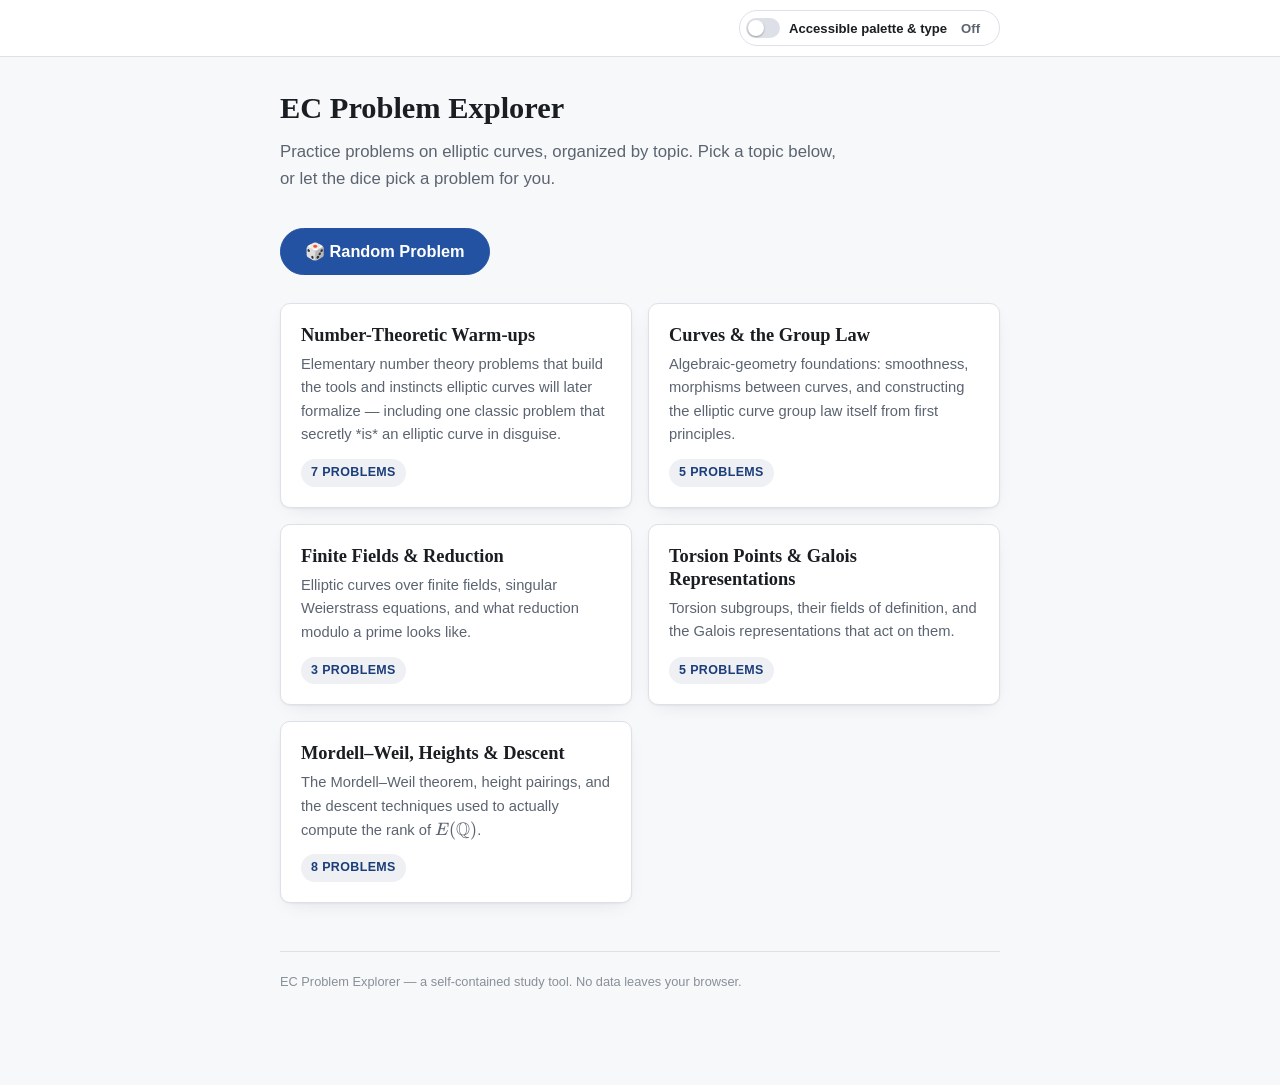
==== apps/ec-problem-explorer/index.html @ 18e37b72 "Add EC Problem Explorer app Browse the course's homework problems by topic, with hints gated behind " ====
<!DOCTYPE html>
<html lang="en">
<head>
<meta charset="UTF-8">
<meta name="viewport" content="width=device-width, initial-scale=1">
<title>EC Problem Explorer</title>
<meta name="description" content="Browse elliptic curve practice problems by topic, with hints and solutions gated behind a 'have you tried it yet' warning.">
<link rel="stylesheet" href="assets/vendor/katex/katex.min.css">
<link rel="stylesheet" href="assets/css/styles.css">
<script>
// Applies a saved accessible-mode preference before first paint, so
// reloading with it already on doesn't flash the normal palette first.
(function () {
  try {
    if (localStorage.getItem("ec_a11y") === "on") {
      document.documentElement.setAttribute("data-a11y", "on");
    }
  } catch (e) { /* localStorage unavailable (privacy mode, some file:// setups) */ }
})();
</script>
</head>
<body>
<noscript>This app needs JavaScript enabled to display anything — it has no server side to fall back to.</noscript>

<a class="skip-link" href="#app-root">Skip to content</a>

<div class="topbar">
  <div class="topbar-inner">
    <button id="a11y-toggle" class="a11y-toggle" type="button" aria-pressed="false" aria-label="Accessible palette and type">
      <span class="a11y-toggle-track" aria-hidden="true"><span class="a11y-toggle-thumb"></span></span>
      <span class="a11y-toggle-text" aria-hidden="true">Accessible palette &amp; type</span>
      <span class="a11y-toggle-state" aria-hidden="true">Off</span>
    </button>
  </div>
</div>

<main id="app-root" tabindex="-1" aria-live="polite">
  <!-- Filled in by assets/js/views.js via the router in assets/js/app.js -->
</main>

<!-- Vendored, no CDN: works offline and won't break if a CDN goes down. -->
<script src="assets/vendor/katex/katex.min.js"></script>
<script src="assets/vendor/katex/auto-render.min.js"></script>

<!-- Plain classic scripts (no type="module") so this also runs opened
     directly from disk via file://, where module/fetch requests are
     blocked by the browser's CORS rules. Order matters. -->
<script src="assets/js/data.js"></script>
<script src="assets/js/router.js"></script>
<script src="assets/js/reveal.js"></script>
<script src="assets/js/views.js"></script>
<script src="assets/js/app.js"></script>
<script src="assets/js/a11y.js"></script>
</body>
</html>
---- apps/ec-problem-explorer/assets/css/styles.css ----
/* EC Problem Explorer — styles.
   System fonts only (no webfont/CDN dependency, consistent with the
   vendored-KaTeX, zero-CDN philosophy of the rest of the app) — except
   Atkinson Hyperlegible below, which is also vendored locally and used
   only when accessible mode is switched on. */

/* ---- Atkinson Hyperlegible (vendored; accessible-mode only) ----
   Same two-subset-per-style structure Google Fonts itself serves this
   family in; unicode-range lets the browser fetch only what it needs. */
@font-face {
  font-family: "Atkinson Hyperlegible";
  font-style: normal;
  font-weight: 400;
  font-display: swap;
  src: url("../vendor/atkinson-hyperlegible/AtkinsonHyperlegible-Regular-latinext.woff2") format("woff2");
  unicode-range: U+0100-02BA, U+02BD-02C5, U+02C7-02CC, U+02CE-02D7, U+02DD-02FF, U+0304, U+0308, U+0329, U+1D00-1DBF, U+1E00-1E9F, U+1EF2-1EFF, U+2020, U+20A0-20AB, U+20AD-20C0, U+2113, U+2C60-2C7F, U+A720-A7FF;
}
@font-face {
  font-family: "Atkinson Hyperlegible";
  font-style: normal;
  font-weight: 400;
  font-display: swap;
  src: url("../vendor/atkinson-hyperlegible/AtkinsonHyperlegible-Regular-latin.woff2") format("woff2");
  unicode-range: U+0000-00FF, U+0131, U+0152-0153, U+02BB-02BC, U+02C6, U+02DA, U+02DC, U+0304, U+0308, U+0329, U+2000-206F, U+20AC, U+2122, U+2191, U+2193, U+2212, U+2215, U+FEFF, U+FFFD;
}
@font-face {
  font-family: "Atkinson Hyperlegible";
  font-style: italic;
  font-weight: 400;
  font-display: swap;
  src: url("../vendor/atkinson-hyperlegible/AtkinsonHyperlegible-Italic-latinext.woff2") format("woff2");
  unicode-range: U+0100-02BA, U+02BD-02C5, U+02C7-02CC, U+02CE-02D7, U+02DD-02FF, U+0304, U+0308, U+0329, U+1D00-1DBF, U+1E00-1E9F, U+1EF2-1EFF, U+2020, U+20A0-20AB, U+20AD-20C0, U+2113, U+2C60-2C7F, U+A720-A7FF;
}
@font-face {
  font-family: "Atkinson Hyperlegible";
  font-style: italic;
  font-weight: 400;
  font-display: swap;
  src: url("../vendor/atkinson-hyperlegible/AtkinsonHyperlegible-Italic-latin.woff2") format("woff2");
  unicode-range: U+0000-00FF, U+0131, U+0152-0153, U+02BB-02BC, U+02C6, U+02DA, U+02DC, U+0304, U+0308, U+0329, U+2000-206F, U+20AC, U+2122, U+2191, U+2193, U+2212, U+2215, U+FEFF, U+FFFD;
}
@font-face {
  font-family: "Atkinson Hyperlegible";
  font-style: normal;
  font-weight: 700;
  font-display: swap;
  src: url("../vendor/atkinson-hyperlegible/AtkinsonHyperlegible-Bold-latinext.woff2") format("woff2");
  unicode-range: U+0100-02BA, U+02BD-02C5, U+02C7-02CC, U+02CE-02D7, U+02DD-02FF, U+0304, U+0308, U+0329, U+1D00-1DBF, U+1E00-1E9F, U+1EF2-1EFF, U+2020, U+20A0-20AB, U+20AD-20C0, U+2113, U+2C60-2C7F, U+A720-A7FF;
}
@font-face {
  font-family: "Atkinson Hyperlegible";
  font-style: normal;
  font-weight: 700;
  font-display: swap;
  src: url("../vendor/atkinson-hyperlegible/AtkinsonHyperlegible-Bold-latin.woff2") format("woff2");
  unicode-range: U+0000-00FF, U+0131, U+0152-0153, U+02BB-02BC, U+02C6, U+02DA, U+02DC, U+0304, U+0308, U+0329, U+2000-206F, U+20AC, U+2122, U+2191, U+2193, U+2212, U+2215, U+FEFF, U+FFFD;
}
@font-face {
  font-family: "Atkinson Hyperlegible";
  font-style: italic;
  font-weight: 700;
  font-display: swap;
  src: url("../vendor/atkinson-hyperlegible/AtkinsonHyperlegible-BoldItalic-latinext.woff2") format("woff2");
  unicode-range: U+0100-02BA, U+02BD-02C5, U+02C7-02CC, U+02CE-02D7, U+02DD-02FF, U+0304, U+0308, U+0329, U+1D00-1DBF, U+1E00-1E9F, U+1EF2-1EFF, U+2020, U+20A0-20AB, U+20AD-20C0, U+2113, U+2C60-2C7F, U+A720-A7FF;
}
@font-face {
  font-family: "Atkinson Hyperlegible";
  font-style: italic;
  font-weight: 700;
  font-display: swap;
  src: url("../vendor/atkinson-hyperlegible/AtkinsonHyperlegible-BoldItalic-latin.woff2") format("woff2");
  unicode-range: U+0000-00FF, U+0131, U+0152-0153, U+02BB-02BC, U+02C6, U+02DA, U+02DC, U+0304, U+0308, U+0329, U+2000-206F, U+20AC, U+2122, U+2191, U+2193, U+2212, U+2215, U+FEFF, U+FFFD;
}

:root {
  --bg: #f7f8fa;
  --surface: #ffffff;
  --surface-2: #eef0f4;
  --ink: #1a1d22;
  --ink-muted: #5b6470;
  --ink-faint: #889098;
  --line: #dde1e7;
  --accent: #2452a3;
  --accent-ink: #1b3d7a;
  --accent-contrast: #ffffff;
  --tone-hint: #0f766e;
  --tone-hint-bg: #e8f4f2;
  --tone-solution: #9a3412;
  --tone-solution-bg: #fbeee6;
  --shadow: 0 1px 2px rgba(20, 30, 50, 0.05), 0 6px 20px -10px rgba(20, 30, 50, 0.15);
  --radius: 10px;
  --font-body: -apple-system, "Segoe UI", Roboto, Helvetica, Arial, sans-serif;
  --font-heading: Georgia, "Times New Roman", Cambria, serif;
  --body-line-height: 1.6;
}

@media (prefers-color-scheme: dark) {
  :root:not([data-a11y="on"]) {
    --bg: #14171c;
    --surface: #1b1f26;
    --surface-2: #232833;
    --ink: #e8eaed;
    --ink-muted: #9aa3ad;
    --ink-faint: #6b7480;
    --line: #2c323d;
    --accent: #7aa2e3;
    --accent-ink: #a9c3ee;
    --accent-contrast: #0e1116;
    --tone-hint: #4fbfa8;
    --tone-hint-bg: #172a27;
    --tone-solution: #e0965a;
    --tone-solution-bg: #2c2016;
    --shadow: 0 1px 2px rgba(0, 0, 0, 0.3), 0 6px 20px -10px rgba(0, 0, 0, 0.5);
  }
}

/* ---- Accessible mode: color-vision-safe palette (Okabe–Ito) + Atkinson
   Hyperlegible type. The three semantic hues (accent/hint/solution) are
   drawn from Okabe–Ito specifically because that palette is documented to
   stay mutually distinguishable under protanopia, deuteranopia, and
   tritanopia — not just "probably fine" colors. Text contrast is pushed
   toward AAA (near-black-on-white / near-white-on-black) as a second,
   independent accessibility axis alongside hue-safety. */
:root[data-a11y="on"] {
  --bg: #ffffff;
  --surface: #ffffff;
  --surface-2: #ececec;
  --ink: #000000;
  --ink-muted: #3a3a3a;
  --ink-faint: #595959;
  --line: #767676;
  --accent: #0072b2;
  --accent-ink: #00507c;
  --accent-contrast: #ffffff;
  --tone-hint: #007a58;
  --tone-hint-bg: #e1f4ee;
  --tone-solution: #ad4c00;
  --tone-solution-bg: #fbe9dc;
  --shadow: 0 1px 2px rgba(0, 0, 0, 0.15), 0 6px 20px -10px rgba(0, 0, 0, 0.3);
  --font-body: "Atkinson Hyperlegible", -apple-system, "Segoe UI", Roboto, Helvetica, Arial, sans-serif;
  --font-heading: "Atkinson Hyperlegible", -apple-system, "Segoe UI", Roboto, Helvetica, Arial, sans-serif;
  --body-line-height: 1.7;
}

@media (prefers-color-scheme: dark) {
  :root[data-a11y="on"] {
    --bg: #000000;
    --surface: #0a0a0a;
    --surface-2: #1c1c1c;
    --ink: #ffffff;
    --ink-muted: #d9d9d9;
    --ink-faint: #b3b3b3;
    --line: #8f8f8f;
    --accent: #56b4e9;
    --accent-ink: #8ad0f5;
    --accent-contrast: #00131c;
    --tone-hint: #4ddba8;
    --tone-hint-bg: #072019;
    --tone-solution: #ff9d4d;
    --tone-solution-bg: #291505;
    --shadow: 0 1px 2px rgba(0, 0, 0, 0.4), 0 6px 20px -10px rgba(0, 0, 0, 0.6);
  }
}

* { box-sizing: border-box; }

html { -webkit-text-size-adjust: 100%; }

body {
  margin: 0;
  background: var(--bg);
  color: var(--ink);
  font-family: var(--font-body);
  font-size: 16px;
  line-height: var(--body-line-height);
}

h1, h2, h3 {
  font-family: var(--font-heading);
  font-weight: 700;
  line-height: 1.25;
  margin: 0 0 0.4em;
}
h1 { font-size: 1.9rem; }
h2 { font-size: 1.4rem; }

p { margin: 0 0 1em; }

a { color: var(--accent-ink); text-decoration-color: var(--line); text-underline-offset: 3px; }
a:hover { text-decoration-color: currentColor; }

:focus-visible {
  outline: 2px solid var(--accent);
  outline-offset: 2px;
  border-radius: 3px;
}

.skip-link {
  position: absolute;
  left: -999px;
  top: 0;
  background: var(--accent);
  color: var(--accent-contrast);
  padding: 10px 16px;
  z-index: 10;
  border-radius: 0 0 6px 0;
}
.skip-link:focus { left: 0; }

#app-root {
  max-width: 760px;
  margin: 0 auto;
  padding: 32px 20px 80px;
}
#app-root:focus { outline: none; }

/* ---------------------------------------------------------------- header */
.view-header { margin-bottom: 28px; }
.view-lede { color: var(--ink-muted); font-size: 1.05rem; max-width: 60ch; }

.breadcrumb {
  display: flex;
  flex-wrap: wrap;
  gap: 8px;
  align-items: center;
  font-size: 0.85rem;
  color: var(--ink-faint);
  margin-bottom: 20px;
}
.breadcrumb-link { color: var(--ink-muted); }
.breadcrumb-current { color: var(--ink); font-weight: 600; }
.breadcrumb-sep { color: var(--ink-faint); }

/* ----------------------------------------------------------------- btns */
.btn {
  display: inline-flex;
  align-items: center;
  gap: 8px;
  padding: 11px 20px;
  border-radius: 999px;
  border: 1px solid var(--line);
  background: var(--surface);
  color: var(--ink);
  font-size: 0.95rem;
  font-weight: 600;
  cursor: pointer;
  text-decoration: none;
  min-height: 44px;
}
.btn:hover { border-color: var(--accent); color: var(--accent-ink); }

.btn-random {
  background: var(--accent);
  color: var(--accent-contrast);
  border-color: var(--accent);
}
.btn-random:hover { opacity: 0.92; color: var(--accent-contrast); }
.btn-random-hero { margin-top: 18px; font-size: 1.02rem; padding: 13px 24px; }

.btn-secondary { background: var(--surface); }

/* ------------------------------------------------------------- topic grid */
.topic-grid {
  display: grid;
  grid-template-columns: repeat(auto-fill, minmax(260px, 1fr));
  gap: 16px;
}
.topic-card {
  display: flex;
  flex-direction: column;
  gap: 6px;
  padding: 20px;
  border-radius: var(--radius);
  border: 1px solid var(--line);
  background: var(--surface);
  box-shadow: var(--shadow);
  text-decoration: none;
  color: var(--ink);
}
.topic-card:hover { border-color: var(--accent); }
.topic-card-title { font-size: 1.15rem; margin: 0; }
.topic-card-desc { color: var(--ink-muted); font-size: 0.92rem; margin: 0; flex: 1; }
.topic-card-count {
  align-self: flex-start;
  margin-top: 6px;
  font-size: 0.78rem;
  font-weight: 600;
  letter-spacing: 0.03em;
  text-transform: uppercase;
  color: var(--accent-ink);
  background: var(--surface-2);
  padding: 4px 10px;
  border-radius: 999px;
}

/* ---------------------------------------------------------------- problem list */
.problem-list { list-style: none; margin: 0; padding: 0; display: grid; gap: 10px; }
.problem-list-link {
  display: flex;
  align-items: center;
  gap: 14px;
  padding: 14px 16px;
  border-radius: var(--radius);
  border: 1px solid var(--line);
  background: var(--surface);
  text-decoration: none;
  color: var(--ink);
}
.problem-list-link:hover { border-color: var(--accent); }
.problem-list-index {
  font-family: Georgia, serif;
  font-weight: 700;
  color: var(--ink-faint);
  min-width: 1.4em;
}
.problem-list-title { font-weight: 600; }

/* ------------------------------------------------------------- statement */
.problem-statement {
  background: var(--surface);
  border: 1px solid var(--line);
  border-radius: var(--radius);
  box-shadow: var(--shadow);
  padding: 24px;
  margin-bottom: 18px;
  font-size: 1.05rem;
  line-height: 1.75;
  /* Preserves the blank-line breaks authored in data.js between lettered
     parts (a), (b), ... without collapsing them to a single space. */
  white-space: pre-line;
}

.attribution {
  border-left: 3px solid var(--line);
  padding: 4px 0 4px 16px;
  margin-bottom: 30px;
  color: var(--ink-muted);
  font-size: 0.88rem;
}
.attribution-line { margin: 0 0 4px; }

/* ------------------------------------------------------------ reveal gate */
.reveal-section { display: grid; gap: 12px; margin-bottom: 32px; }

.reveal-trigger {
  width: 100%;
  text-align: left;
  padding: 13px 18px;
  border-radius: var(--radius);
  border: 1px solid var(--line);
  background: var(--surface);
  color: var(--ink);
  font-size: 0.98rem;
  font-weight: 600;
  cursor: pointer;
  min-height: 44px;
}
.reveal-hint .reveal-trigger:hover { border-color: var(--tone-hint); color: var(--tone-hint); }
.reveal-solution .reveal-trigger:hover { border-color: var(--tone-solution); color: var(--tone-solution); }

.reveal-panel { margin-top: 8px; }

.reveal-warning {
  padding: 14px 16px;
  border-radius: var(--radius);
  font-size: 0.92rem;
  margin: 0 0 12px;
}
.reveal-hint .reveal-warning { background: var(--tone-hint-bg); color: var(--tone-hint); }
.reveal-solution .reveal-warning { background: var(--tone-solution-bg); color: var(--tone-solution); }

.reveal-actions { display: flex; gap: 10px; flex-wrap: wrap; }
.reveal-confirm, .reveal-cancel {
  padding: 10px 18px;
  border-radius: 999px;
  font-size: 0.9rem;
  font-weight: 600;
  cursor: pointer;
  min-height: 44px;
  border: 1px solid var(--line);
  background: var(--surface);
  color: var(--ink);
}
.reveal-hint .reveal-confirm { background: var(--tone-hint); border-color: var(--tone-hint); color: #fff; }
.reveal-solution .reveal-confirm { background: var(--tone-solution); border-color: var(--tone-solution); color: #fff; }

.reveal-content {
  padding: 16px 18px;
  border-radius: var(--radius);
  border: 1px dashed var(--line);
  background: var(--surface-2);
  line-height: 1.7;
  white-space: pre-line;
}
.reveal-content:focus { outline: none; }
.solution-unwritten { color: var(--ink-muted); font-style: italic; margin: 0; }

.problem-footer-nav {
  display: flex;
  justify-content: space-between;
  align-items: center;
  flex-wrap: wrap;
  gap: 12px;
  margin-bottom: 24px;
}

.colophon {
  margin-top: 48px;
  padding-top: 20px;
  border-top: 1px solid var(--line);
  color: var(--ink-faint);
  font-size: 0.8rem;
}

/* KaTeX inherits surrounding color rather than forcing black, so it reads
   correctly in dark mode too. */
.katex { color: inherit; }

/* ------------------------------------------------------------- a11y bar */
.topbar {
  border-bottom: 1px solid var(--line);
  background: var(--surface);
}
.topbar-inner {
  max-width: 760px;
  margin: 0 auto;
  padding: 10px 20px;
  display: flex;
  justify-content: flex-end;
}

.a11y-toggle {
  display: inline-flex;
  align-items: center;
  gap: 9px;
  border: 1px solid var(--line);
  background: var(--surface);
  color: var(--ink);
  border-radius: 999px;
  padding: 6px 14px 6px 6px;
  cursor: pointer;
  font-family: var(--font-body);
  font-size: 0.82rem;
  font-weight: 600;
  min-height: 36px;
}
.a11y-toggle:hover { border-color: var(--accent); }

.a11y-toggle-track {
  position: relative;
  width: 34px;
  height: 20px;
  border-radius: 999px;
  background: var(--line);
  flex-shrink: 0;
  transition: background-color 0.15s ease;
}
.a11y-toggle-thumb {
  position: absolute;
  top: 2px;
  left: 2px;
  width: 16px;
  height: 16px;
  border-radius: 50%;
  background: var(--surface);
  box-shadow: 0 1px 2px rgba(0, 0, 0, 0.3);
  transition: transform 0.15s ease;
}
.a11y-toggle[aria-pressed="true"] .a11y-toggle-track { background: var(--accent); }
.a11y-toggle[aria-pressed="true"] .a11y-toggle-thumb { transform: translateX(14px); }

.a11y-toggle-state {
  font-variant-numeric: tabular-nums;
  color: var(--ink-muted);
  min-width: 2.2em;
}
.a11y-toggle[aria-pressed="true"] .a11y-toggle-state { color: var(--accent-ink); }

/* --------------------------------------------------------------- mobile */
@media (max-width: 560px) {
  #app-root { padding: 20px 14px 60px; }
  h1 { font-size: 1.5rem; }
  .problem-statement { padding: 18px; font-size: 1rem; }
  .problem-footer-nav { flex-direction: column; align-items: stretch; }
  .problem-footer-nav .btn { justify-content: center; }
  .reveal-actions { flex-direction: column; }
  .reveal-confirm, .reveal-cancel { width: 100%; justify-content: center; }
  .topbar-inner { justify-content: center; padding: 8px 14px; }
  .a11y-toggle-text { display: none; }
}

/* ---------------------------------------------------------------- print */
@media print {
  .topbar, .breadcrumb, .btn-random, .problem-footer-nav, .skip-link { display: none; }
  .reveal-trigger { display: none; }
  .reveal-panel:not(:has(.reveal-content)) { display: none; }
  body { background: #fff; color: #000; }
  .problem-statement, .attribution { box-shadow: none; border-color: #ccc; }
}
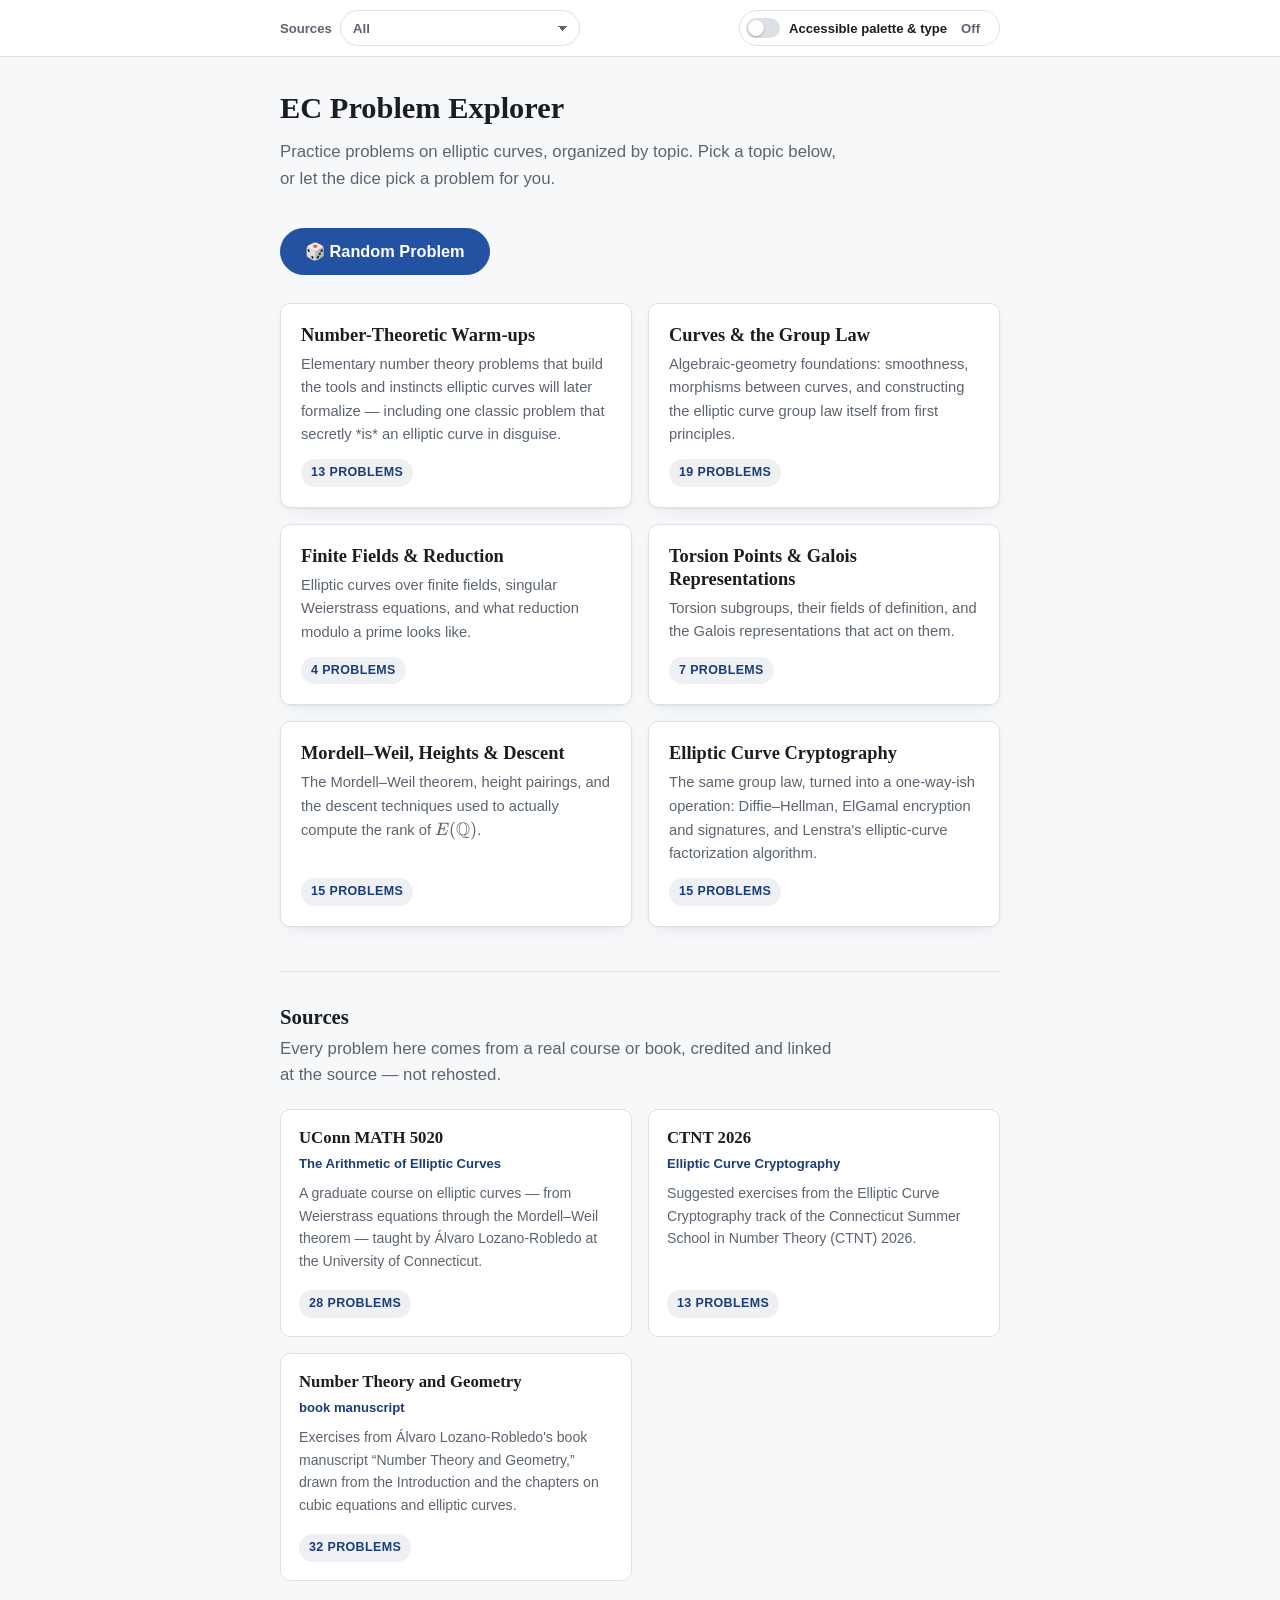
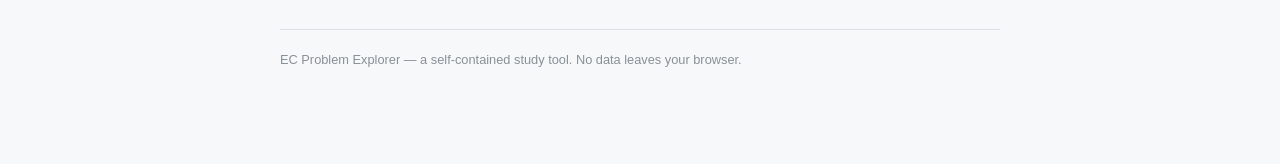
==== commit c423a0ca: "Add CTNT 2026 and book-manuscript problems; add Sources filter - Add 13 problems from the CTNT 2026 " ====
--- a/apps/ec-problem-explorer/index.html
+++ b/apps/ec-problem-explorer/index.html
@@ -26,6 +26,10 @@
 
 <div class="topbar">
   <div class="topbar-inner">
+    <div class="source-filter">
+      <label for="source-filter-select" class="source-filter-label">Sources</label>
+      <select id="source-filter-select" class="source-filter-select" aria-label="Filter problems by source"></select>
+    </div>
     <button id="a11y-toggle" class="a11y-toggle" type="button" aria-pressed="false" aria-label="Accessible palette and type">
       <span class="a11y-toggle-track" aria-hidden="true"><span class="a11y-toggle-thumb"></span></span>
       <span class="a11y-toggle-text" aria-hidden="true">Accessible palette &amp; type</span>
@@ -48,6 +52,7 @@
 <script src="assets/js/data.js"></script>
 <script src="assets/js/router.js"></script>
 <script src="assets/js/reveal.js"></script>
+<script src="assets/js/sourceFilter.js"></script>
 <script src="assets/js/views.js"></script>
 <script src="assets/js/app.js"></script>
 <script src="assets/js/a11y.js"></script>
--- a/apps/ec-problem-explorer/assets/css/styles.css
+++ b/apps/ec-problem-explorer/assets/css/styles.css
@@ -217,6 +217,17 @@
 /* ---------------------------------------------------------------- header */
 .view-header { margin-bottom: 28px; }
 .view-lede { color: var(--ink-muted); font-size: 1.05rem; max-width: 60ch; }
+.filter-banner {
+  display: inline-block;
+  margin: 6px 0 0;
+  padding: 4px 12px;
+  border-radius: 999px;
+  background: var(--surface-2);
+  color: var(--accent-ink);
+  font-size: 0.82rem;
+  font-weight: 600;
+}
+.empty-note { color: var(--ink-muted); font-style: italic; }
 
 .breadcrumb {
   display: flex;
@@ -292,6 +303,34 @@
   padding: 4px 10px;
   border-radius: 999px;
 }
+
+/* --------------------------------------------------------------- sources */
+.sources-section { margin-top: 44px; padding-top: 32px; border-top: 1px solid var(--line); }
+.sources-heading { font-size: 1.3rem; margin: 0 0 6px; }
+.source-grid {
+  display: grid;
+  grid-template-columns: repeat(auto-fill, minmax(240px, 1fr));
+  gap: 16px;
+  margin-top: 20px;
+}
+.source-card {
+  display: flex;
+  flex-direction: column;
+  gap: 4px;
+  padding: 18px;
+  border-radius: var(--radius);
+  border: 1px solid var(--line);
+  background: var(--surface);
+  text-decoration: none;
+  color: var(--ink);
+}
+.source-card:hover { border-color: var(--accent); }
+.source-card-title { font-size: 1.05rem; margin: 0; }
+.source-card-subtitle { color: var(--accent-ink); font-size: 0.82rem; font-weight: 600; margin: 0; }
+.source-card-desc { color: var(--ink-muted); font-size: 0.88rem; margin: 4px 0 8px; flex: 1; }
+
+.source-topic-group { margin-bottom: 32px; }
+.source-topic-heading { font-size: 1.1rem; margin: 0 0 14px; color: var(--ink-muted); }
 
 /* ---------------------------------------------------------------- problem list */
 .problem-list { list-style: none; margin: 0; padding: 0; display: grid; gap: 10px; }
@@ -426,8 +465,44 @@
   margin: 0 auto;
   padding: 10px 20px;
   display: flex;
-  justify-content: flex-end;
-}
+  align-items: center;
+  justify-content: space-between;
+  gap: 12px;
+  flex-wrap: wrap;
+}
+
+.source-filter {
+  display: inline-flex;
+  align-items: center;
+  gap: 8px;
+}
+.source-filter-label {
+  font-size: 0.82rem;
+  font-weight: 600;
+  color: var(--ink-muted);
+}
+.source-filter-select {
+  font-family: var(--font-body);
+  font-size: 0.85rem;
+  font-weight: 600;
+  color: var(--ink);
+  background: var(--surface);
+  border: 1px solid var(--line);
+  border-radius: 999px;
+  padding: 6px 30px 6px 12px;
+  min-height: 36px;
+  cursor: pointer;
+  /* a plain, theme-aware chevron so the control still reads as a dropdown
+     without pulling in an image asset */
+  appearance: none;
+  -webkit-appearance: none;
+  background-image: linear-gradient(45deg, transparent 50%, currentColor 50%), linear-gradient(135deg, currentColor 50%, transparent 50%);
+  background-position: calc(100% - 16px) center, calc(100% - 11px) center;
+  background-size: 5px 5px, 5px 5px;
+  background-repeat: no-repeat;
+  color: var(--ink-muted);
+}
+.source-filter-select:hover { border-color: var(--accent); }
 
 .a11y-toggle {
   display: inline-flex;
@@ -487,6 +562,8 @@
   .reveal-confirm, .reveal-cancel { width: 100%; justify-content: center; }
   .topbar-inner { justify-content: center; padding: 8px 14px; }
   .a11y-toggle-text { display: none; }
+  .source-filter-label { display: none; }
+  .source-grid { grid-template-columns: 1fr; }
 }
 
 /* ---------------------------------------------------------------- print */
